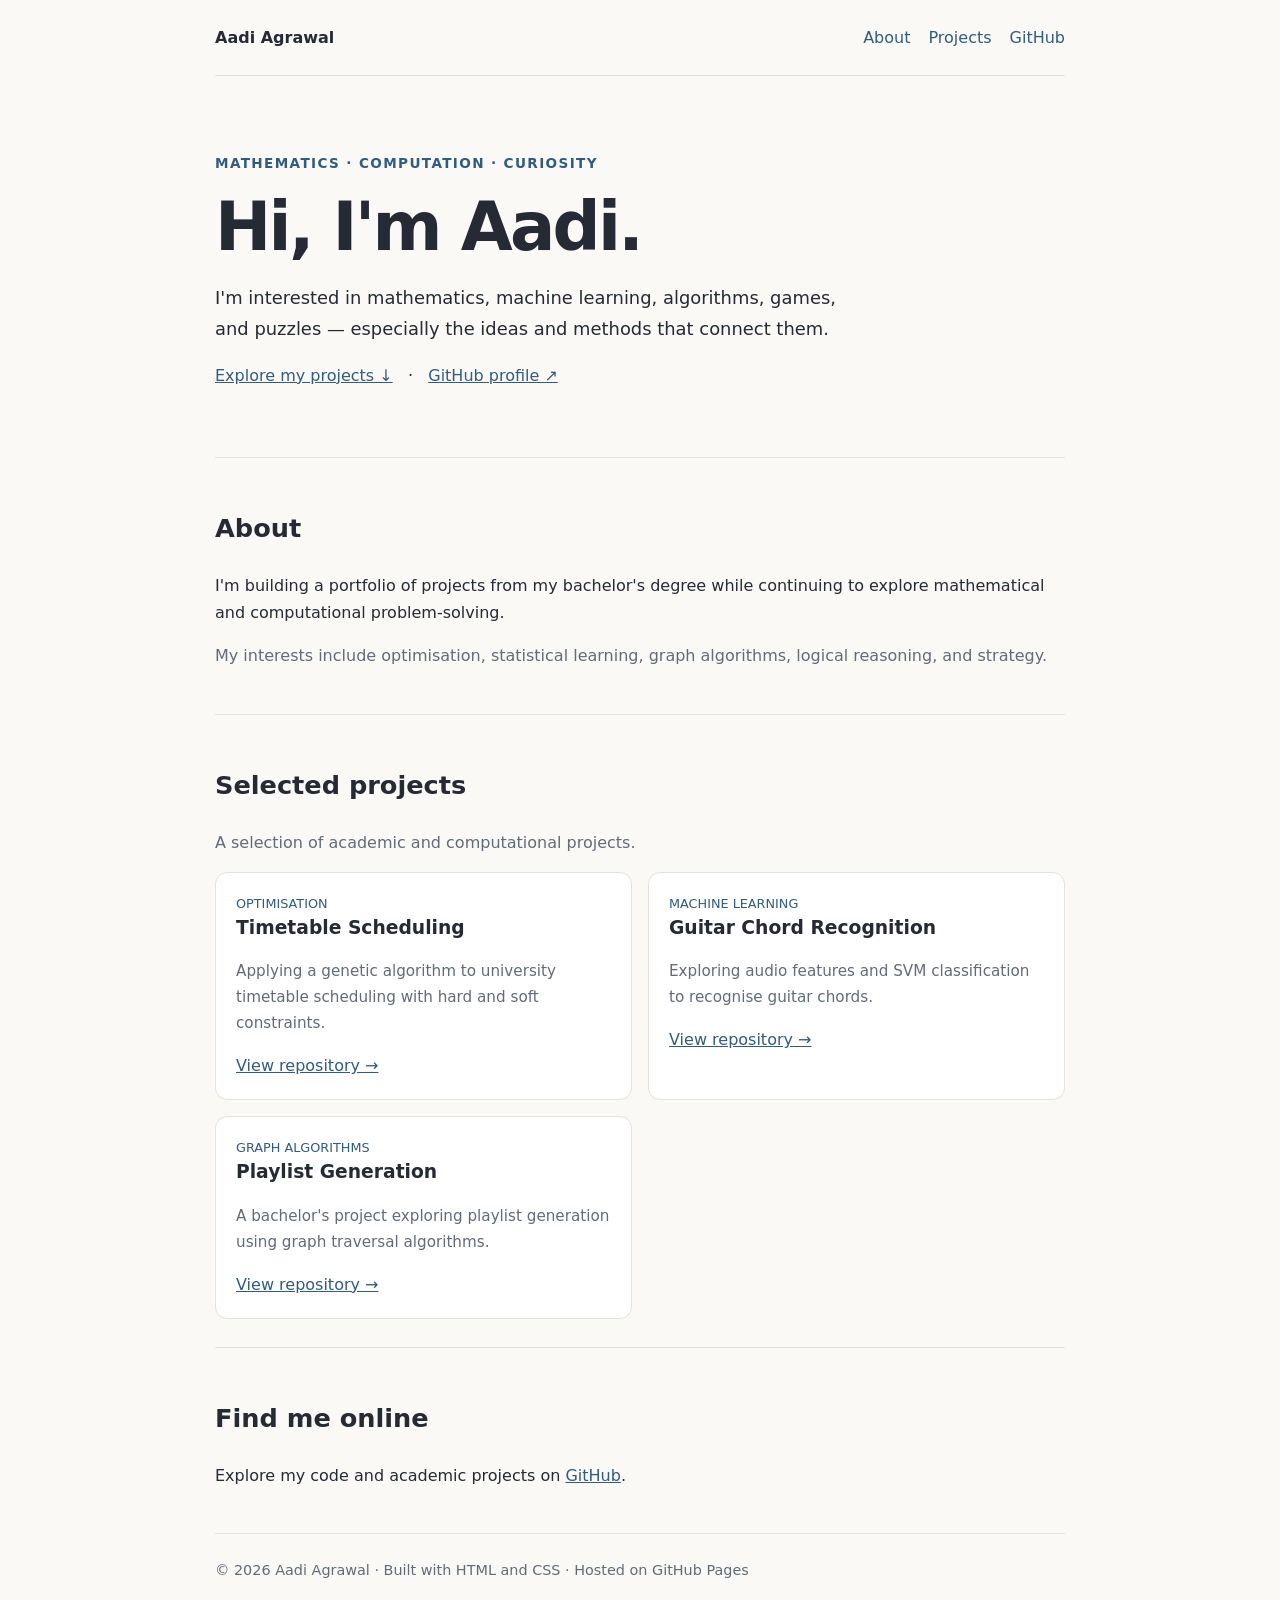
==== index.html @ 07dc4bfb "Create index.html" ====
<!DOCTYPE html>
<html lang="en">
<head>
  <meta charset="UTF-8">
  <meta name="viewport" content="width=device-width, initial-scale=1">
  <meta name="description" content="Aadi Agrawal's academic and project portfolio.">
  <title>Aadi Agrawal | Mathematics & Computation</title>
  <style>
    :root {
      --bg: #faf9f6;
      --text: #252a34;
      --muted: #626b79;
      --accent: #315c81;
      --line: #e4e2dc;
      --card: #ffffff;
    }

    * { box-sizing: border-box; }

    body {
      margin: 0;
      background: var(--bg);
      color: var(--text);
      font-family: system-ui, -apple-system, sans-serif;
      line-height: 1.7;
    }

    main {
      width: min(850px, 90%);
      margin: auto;
    }

    nav {
      display: flex;
      justify-content: space-between;
      align-items: center;
      padding: 24px 0;
      border-bottom: 1px solid var(--line);
      gap: 16px;
    }

    nav a, a { color: var(--accent); }
    nav a { text-decoration: none; }
    nav div { display: flex; gap: 18px; }

    header { padding: 76px 0 52px; }

    .eyebrow {
      color: var(--accent);
      font-size: .85rem;
      font-weight: 650;
      letter-spacing: .1em;
      text-transform: uppercase;
    }

    h1 {
      font-size: clamp(2.4rem, 7vw, 4.2rem);
      line-height: 1.1;
      letter-spacing: -.04em;
      margin: 16px 0;
    }

    h2 { font-size: 1.6rem; }
    .intro { max-width: 650px; font-size: 1.12rem; }
    .muted { color: var(--muted); }

    section {
      padding: 28px 0;
      border-top: 1px solid var(--line);
    }

    .projects {
      display: grid;
      grid-template-columns: repeat(2, minmax(0, 1fr));
      gap: 16px;
    }

    article {
      background: var(--card);
      border: 1px solid var(--line);
      border-radius: 12px;
      padding: 20px;
    }

    article h3 { margin-top: 0; line-height: 1.4; }
    article p { color: var(--muted); font-size: .95rem; }
    .tag { font-size: .8rem; color: var(--accent); }

    footer {
      border-top: 1px solid var(--line);
      padding: 24px 0 40px;
      color: var(--muted);
      font-size: .9rem;
    }

    @media (max-width: 580px) {
      .projects { grid-template-columns: 1fr; }
      header { padding-top: 48px; }
      nav { align-items: flex-start; flex-wrap: wrap; }
    }
  </style>
</head>
<body>
  <main>
    <nav>
      <strong>Aadi Agrawal</strong>
      <div>
        <a href="#about">About</a>
        <a href="#projects">Projects</a>
        <a href="https://github.com/aadicatni">GitHub</a>
      </div>
    </nav>

    <header>
      <div class="eyebrow">Mathematics · Computation · Curiosity</div>
      <h1>Hi, I'm Aadi.</h1>
      <p class="intro">
        I'm interested in mathematics, machine learning, algorithms,
        games, and puzzles — especially the ideas and methods that
        connect them.
      </p>
      <p>
        <a href="#projects">Explore my projects ↓</a>
        &nbsp; · &nbsp;
        <a href="https://github.com/aadicatni">GitHub profile ↗</a>
      </p>
    </header>

    <section id="about">
      <h2>About</h2>
      <p>
        I'm building a portfolio of projects from my bachelor's degree
        while continuing to explore mathematical and computational
        problem-solving.
      </p>
      <p class="muted">
        My interests include optimisation, statistical learning,
        graph algorithms, logical reasoning, and strategy.
      </p>
    </section>

    <section id="projects">
      <h2>Selected projects</h2>
      <p class="muted">
        A selection of academic and computational projects.
      </p>

      <div class="projects">
        <article>
          <div class="tag">OPTIMISATION</div>
          <h3>Timetable Scheduling</h3>
          <p>
            Applying a genetic algorithm to university timetable
            scheduling with hard and soft constraints.
          </p>
          <a href="https://github.com/aadicatni/Bsc_sem4">
            View repository →
          </a>
        </article>

        <article>
          <div class="tag">MACHINE LEARNING</div>
          <h3>Guitar Chord Recognition</h3>
          <p>
            Exploring audio features and SVM classification to
            recognise guitar chords.
          </p>
          <a href="https://github.com/aadicatni/Bsc_sem5">
            View repository →
          </a>
        </article>

        <article>
          <div class="tag">GRAPH ALGORITHMS</div>
          <h3>Playlist Generation</h3>
          <p>
            A bachelor's project exploring playlist generation
            using graph traversal algorithms.
          </p>
          <a href="https://github.com/aadicatni/Bsc_sem6">
            View repository →
          </a>
        </article>
      </div>
    </section>

    <section id="contact">
      <h2>Find me online</h2>
      <p>
        Explore my code and academic projects on
        <a href="https://github.com/aadicatni">GitHub</a>.
      </p>
    </section>

    <footer>
      © 2026 Aadi Agrawal · Built with HTML and CSS · Hosted on GitHub Pages
    </footer>
  </main>
</body>
</html>
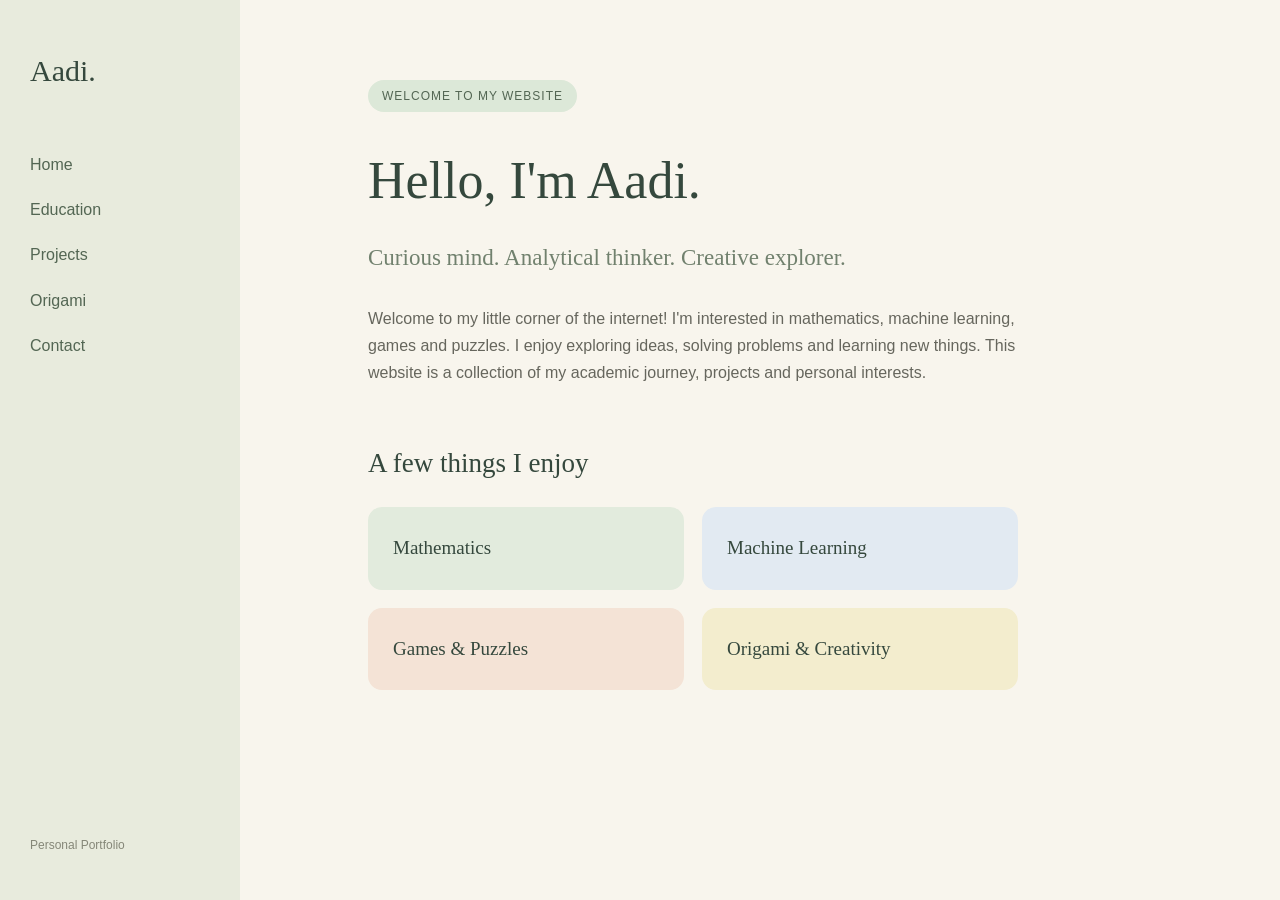
==== commit 21ee8d17: "Update index.html" ====
--- a/index.html
+++ b/index.html
@@ -3,199 +3,208 @@
 <html lang="en">
 <head>
   <meta charset="UTF-8">
-  <meta name="viewport" content="width=device-width, initial-scale=1">
-  <meta name="description" content="Aadi Agrawal's academic and project portfolio.">
-  <title>Aadi Agrawal | Mathematics & Computation</title>
+  <meta name="viewport" content="width=device-width, initial-scale=1.0">
+  <title>Aadi Agrawal | Portfolio</title>
+
   <style>
-    :root {
-      --bg: #faf9f6;
-      --text: #252a34;
-      --muted: #626b79;
-      --accent: #315c81;
-      --line: #e4e2dc;
-      --card: #ffffff;
-    }
-
-    * { box-sizing: border-box; }
+    * {
+      margin: 0;
+      padding: 0;
+      box-sizing: border-box;
+    }
 
     body {
-      margin: 0;
-      background: var(--bg);
-      color: var(--text);
-      font-family: system-ui, -apple-system, sans-serif;
+      font-family: Arial, sans-serif;
+      background: #F8F5ED;
+      color: #35483D;
       line-height: 1.7;
     }
 
+    .sidebar {
+      width: 240px;
+      height: 100vh;
+      position: fixed;
+      top: 0;
+      left: 0;
+      background: #E8EBDD;
+      padding: 45px 30px;
+      display: flex;
+      flex-direction: column;
+    }
+
+    .logo {
+      font-family: Georgia, serif;
+      font-size: 30px;
+      margin-bottom: 55px;
+    }
+
+    .sidebar nav {
+      display: flex;
+      flex-direction: column;
+      gap: 18px;
+    }
+
+    .sidebar a {
+      text-decoration: none;
+      color: #536653;
+      font-size: 16px;
+      transition: 0.2s;
+    }
+
+    .sidebar a:hover {
+      color: #B8795D;
+      padding-left: 5px;
+    }
+
+    .sidebar .footer {
+      margin-top: auto;
+      font-size: 12px;
+      color: #858778;
+    }
+
     main {
-      width: min(850px, 90%);
-      margin: auto;
-    }
-
-    nav {
-      display: flex;
-      justify-content: space-between;
-      align-items: center;
-      padding: 24px 0;
-      border-bottom: 1px solid var(--line);
-      gap: 16px;
-    }
-
-    nav a, a { color: var(--accent); }
-    nav a { text-decoration: none; }
-    nav div { display: flex; gap: 18px; }
-
-    header { padding: 76px 0 52px; }
-
-    .eyebrow {
-      color: var(--accent);
-      font-size: .85rem;
-      font-weight: 650;
-      letter-spacing: .1em;
-      text-transform: uppercase;
+      margin-left: 240px;
+      padding: 80px 10%;
+      max-width: 1200px;
+    }
+
+    .welcome {
+      display: inline-block;
+      background: #DCE8D8;
+      color: #536653;
+      padding: 6px 14px;
+      border-radius: 20px;
+      font-size: 12px;
+      letter-spacing: 1px;
+      margin-bottom: 25px;
     }
 
     h1 {
-      font-size: clamp(2.4rem, 7vw, 4.2rem);
-      line-height: 1.1;
-      letter-spacing: -.04em;
-      margin: 16px 0;
-    }
-
-    h2 { font-size: 1.6rem; }
-    .intro { max-width: 650px; font-size: 1.12rem; }
-    .muted { color: var(--muted); }
-
-    section {
-      padding: 28px 0;
-      border-top: 1px solid var(--line);
-    }
-
-    .projects {
+      font-family: Georgia, serif;
+      font-size: 52px;
+      font-weight: normal;
+      margin-bottom: 12px;
+    }
+
+    .subtitle {
+      font-family: Georgia, serif;
+      font-size: 23px;
+      color: #71816E;
+      margin-bottom: 28px;
+    }
+
+    .intro {
+      max-width: 650px;
+      color: #66665D;
+      font-size: 16px;
+      margin-bottom: 55px;
+    }
+
+    .section-title {
+      font-family: Georgia, serif;
+      font-size: 27px;
+      font-weight: normal;
+      margin-bottom: 20px;
+    }
+
+    .interest-grid {
       display: grid;
       grid-template-columns: repeat(2, minmax(0, 1fr));
-      gap: 16px;
-    }
-
-    article {
-      background: var(--card);
-      border: 1px solid var(--line);
-      border-radius: 12px;
-      padding: 20px;
-    }
-
-    article h3 { margin-top: 0; line-height: 1.4; }
-    article p { color: var(--muted); font-size: .95rem; }
-    .tag { font-size: .8rem; color: var(--accent); }
-
-    footer {
-      border-top: 1px solid var(--line);
-      padding: 24px 0 40px;
-      color: var(--muted);
-      font-size: .9rem;
-    }
-
-    @media (max-width: 580px) {
-      .projects { grid-template-columns: 1fr; }
-      header { padding-top: 48px; }
-      nav { align-items: flex-start; flex-wrap: wrap; }
+      gap: 18px;
+      max-width: 650px;
+    }
+
+    .interest {
+      padding: 25px;
+      border-radius: 14px;
+      font-family: Georgia, serif;
+      font-size: 19px;
+    }
+
+    .green { background: #E2EBDD; }
+    .blue { background: #E2EAF2; }
+    .peach { background: #F4E3D6; }
+    .yellow { background: #F3EDCE; }
+
+    @media (max-width: 700px) {
+      .sidebar {
+        width: 100%;
+        height: auto;
+        position: relative;
+        padding: 20px;
+      }
+
+      .logo {
+        margin-bottom: 15px;
+      }
+
+      .sidebar nav {
+        flex-direction: row;
+        flex-wrap: wrap;
+        gap: 12px 20px;
+      }
+
+      .sidebar .footer {
+        display: none;
+      }
+
+      main {
+        margin-left: 0;
+        padding: 45px 25px;
+      }
+
+      h1 {
+        font-size: 40px;
+      }
+
+      .interest-grid {
+        grid-template-columns: 1fr;
+      }
     }
   </style>
 </head>
+
 <body>
+
+  <aside class="sidebar">
+    <div class="logo">Aadi.</div>
+
+    <nav>
+      <a href="index.html">Home</a>
+      <a href="education.html">Education</a>
+      <a href="projects.html">Projects</a>
+      <a href="origami.html">Origami</a>
+      <a href="contact.html">Contact</a>
+    </nav>
+
+    <div class="footer">Personal Portfolio</div>
+  </aside>
+
   <main>
-    <nav>
-      <strong>Aadi Agrawal</strong>
-      <div>
-        <a href="#about">About</a>
-        <a href="#projects">Projects</a>
-        <a href="https://github.com/aadicatni">GitHub</a>
-      </div>
-    </nav>
-
-    <header>
-      <div class="eyebrow">Mathematics · Computation · Curiosity</div>
-      <h1>Hi, I'm Aadi.</h1>
-      <p class="intro">
-        I'm interested in mathematics, machine learning, algorithms,
-        games, and puzzles — especially the ideas and methods that
-        connect them.
-      </p>
-      <p>
-        <a href="#projects">Explore my projects ↓</a>
-        &nbsp; · &nbsp;
-        <a href="https://github.com/aadicatni">GitHub profile ↗</a>
-      </p>
-    </header>
-
-    <section id="about">
-      <h2>About</h2>
-      <p>
-        I'm building a portfolio of projects from my bachelor's degree
-        while continuing to explore mathematical and computational
-        problem-solving.
-      </p>
-      <p class="muted">
-        My interests include optimisation, statistical learning,
-        graph algorithms, logical reasoning, and strategy.
-      </p>
-    </section>
-
-    <section id="projects">
-      <h2>Selected projects</h2>
-      <p class="muted">
-        A selection of academic and computational projects.
-      </p>
-
-      <div class="projects">
-        <article>
-          <div class="tag">OPTIMISATION</div>
-          <h3>Timetable Scheduling</h3>
-          <p>
-            Applying a genetic algorithm to university timetable
-            scheduling with hard and soft constraints.
-          </p>
-          <a href="https://github.com/aadicatni/Bsc_sem4">
-            View repository →
-          </a>
-        </article>
-
-        <article>
-          <div class="tag">MACHINE LEARNING</div>
-          <h3>Guitar Chord Recognition</h3>
-          <p>
-            Exploring audio features and SVM classification to
-            recognise guitar chords.
-          </p>
-          <a href="https://github.com/aadicatni/Bsc_sem5">
-            View repository →
-          </a>
-        </article>
-
-        <article>
-          <div class="tag">GRAPH ALGORITHMS</div>
-          <h3>Playlist Generation</h3>
-          <p>
-            A bachelor's project exploring playlist generation
-            using graph traversal algorithms.
-          </p>
-          <a href="https://github.com/aadicatni/Bsc_sem6">
-            View repository →
-          </a>
-        </article>
-      </div>
-    </section>
-
-    <section id="contact">
-      <h2>Find me online</h2>
-      <p>
-        Explore my code and academic projects on
-        <a href="https://github.com/aadicatni">GitHub</a>.
-      </p>
-    </section>
-
-    <footer>
-      © 2026 Aadi Agrawal · Built with HTML and CSS · Hosted on GitHub Pages
-    </footer>
+    <div class="welcome">WELCOME TO MY WEBSITE</div>
+
+    <h1>Hello, I'm Aadi.</h1>
+
+    <p class="subtitle">
+      Curious mind. Analytical thinker. Creative explorer.
+    </p>
+
+    <p class="intro">
+      Welcome to my little corner of the internet! I'm interested in
+      mathematics, machine learning, games and puzzles. I enjoy exploring
+      ideas, solving problems and learning new things. This website is a
+      collection of my academic journey, projects and personal interests.
+    </p>
+
+    <h2 class="section-title">A few things I enjoy</h2>
+
+    <div class="interest-grid">
+      <div class="interest green">Mathematics</div>
+      <div class="interest blue">Machine Learning</div>
+      <div class="interest peach">Games & Puzzles</div>
+      <div class="interest yellow">Origami & Creativity</div>
+    </div>
   </main>
+
 </body>
 </html>
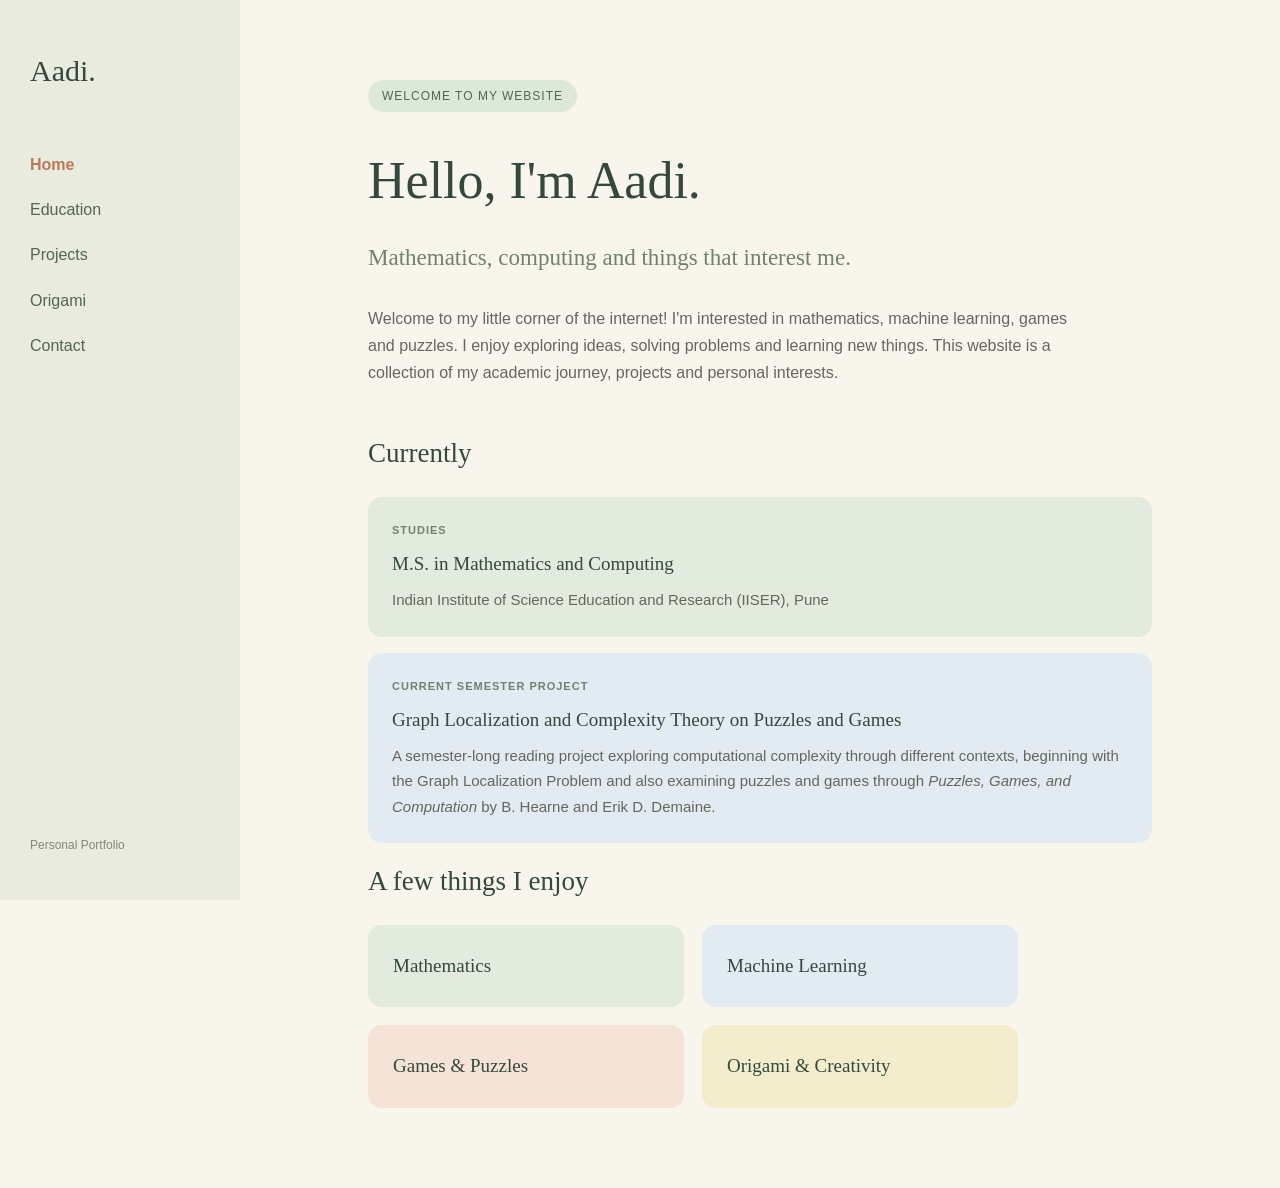
==== commit 9e1e61b5: "Update index.html" ====
--- a/index.html
+++ b/index.html
@@ -4,164 +4,10 @@
 <head>
   <meta charset="UTF-8">
   <meta name="viewport" content="width=device-width, initial-scale=1.0">
+
   <title>Aadi Agrawal | Portfolio</title>
 
-  <style>
-    * {
-      margin: 0;
-      padding: 0;
-      box-sizing: border-box;
-    }
-
-    body {
-      font-family: Arial, sans-serif;
-      background: #F8F5ED;
-      color: #35483D;
-      line-height: 1.7;
-    }
-
-    .sidebar {
-      width: 240px;
-      height: 100vh;
-      position: fixed;
-      top: 0;
-      left: 0;
-      background: #E8EBDD;
-      padding: 45px 30px;
-      display: flex;
-      flex-direction: column;
-    }
-
-    .logo {
-      font-family: Georgia, serif;
-      font-size: 30px;
-      margin-bottom: 55px;
-    }
-
-    .sidebar nav {
-      display: flex;
-      flex-direction: column;
-      gap: 18px;
-    }
-
-    .sidebar a {
-      text-decoration: none;
-      color: #536653;
-      font-size: 16px;
-      transition: 0.2s;
-    }
-
-    .sidebar a:hover {
-      color: #B8795D;
-      padding-left: 5px;
-    }
-
-    .sidebar .footer {
-      margin-top: auto;
-      font-size: 12px;
-      color: #858778;
-    }
-
-    main {
-      margin-left: 240px;
-      padding: 80px 10%;
-      max-width: 1200px;
-    }
-
-    .welcome {
-      display: inline-block;
-      background: #DCE8D8;
-      color: #536653;
-      padding: 6px 14px;
-      border-radius: 20px;
-      font-size: 12px;
-      letter-spacing: 1px;
-      margin-bottom: 25px;
-    }
-
-    h1 {
-      font-family: Georgia, serif;
-      font-size: 52px;
-      font-weight: normal;
-      margin-bottom: 12px;
-    }
-
-    .subtitle {
-      font-family: Georgia, serif;
-      font-size: 23px;
-      color: #71816E;
-      margin-bottom: 28px;
-    }
-
-    .intro {
-      max-width: 650px;
-      color: #66665D;
-      font-size: 16px;
-      margin-bottom: 55px;
-    }
-
-    .section-title {
-      font-family: Georgia, serif;
-      font-size: 27px;
-      font-weight: normal;
-      margin-bottom: 20px;
-    }
-
-    .interest-grid {
-      display: grid;
-      grid-template-columns: repeat(2, minmax(0, 1fr));
-      gap: 18px;
-      max-width: 650px;
-    }
-
-    .interest {
-      padding: 25px;
-      border-radius: 14px;
-      font-family: Georgia, serif;
-      font-size: 19px;
-    }
-
-    .green { background: #E2EBDD; }
-    .blue { background: #E2EAF2; }
-    .peach { background: #F4E3D6; }
-    .yellow { background: #F3EDCE; }
-
-    @media (max-width: 700px) {
-      .sidebar {
-        width: 100%;
-        height: auto;
-        position: relative;
-        padding: 20px;
-      }
-
-      .logo {
-        margin-bottom: 15px;
-      }
-
-      .sidebar nav {
-        flex-direction: row;
-        flex-wrap: wrap;
-        gap: 12px 20px;
-      }
-
-      .sidebar .footer {
-        display: none;
-      }
-
-      main {
-        margin-left: 0;
-        padding: 45px 25px;
-      }
-
-      h1 {
-        font-size: 40px;
-      }
-
-      .interest-grid {
-        grid-template-columns: 1fr;
-      }
-    }
-  </style>
+  <link rel="stylesheet" href="css/style.css">
 </head>
 
 <body>
@@ -170,7 +16,7 @@
     <div class="logo">Aadi.</div>
 
     <nav>
-      <a href="index.html">Home</a>
+      <a href="index.html" class="active">Home</a>
       <a href="education.html">Education</a>
       <a href="projects.html">Projects</a>
       <a href="origami.html">Origami</a>
@@ -180,13 +26,15 @@
     <div class="footer">Personal Portfolio</div>
   </aside>
 
+
   <main>
+
     <div class="welcome">WELCOME TO MY WEBSITE</div>
 
     <h1>Hello, I'm Aadi.</h1>
 
     <p class="subtitle">
-      Curious mind. Analytical thinker. Creative explorer.
+      Mathematics, computing and things that interest me.
     </p>
 
     <p class="intro">
@@ -196,6 +44,41 @@
       collection of my academic journey, projects and personal interests.
     </p>
 
+
+    <section class="current-section">
+
+      <h2 class="section-title">Currently</h2>
+
+      <div class="card green">
+        <div class="card-label">STUDIES</div>
+
+        <h3>M.S. in Mathematics and Computing</h3>
+
+        <p>
+          Indian Institute of Science Education and Research (IISER), Pune
+        </p>
+      </div>
+
+
+      <div class="card blue">
+        <div class="card-label">CURRENT SEMESTER PROJECT</div>
+
+        <h3>
+          Graph Localization and Complexity Theory on Puzzles and Games
+        </h3>
+
+        <p>
+          A semester-long reading project exploring computational
+          complexity through different contexts, beginning with the
+          Graph Localization Problem and also examining puzzles and
+          games through <em>Puzzles, Games, and Computation</em>
+          by B. Hearne and Erik D. Demaine.
+        </p>
+      </div>
+
+    </section>
+
+
     <h2 class="section-title">A few things I enjoy</h2>
 
     <div class="interest-grid">
@@ -204,6 +87,7 @@
       <div class="interest peach">Games & Puzzles</div>
       <div class="interest yellow">Origami & Creativity</div>
     </div>
+
   </main>
 
 </body>
--- a/css/style.css
+++ b/css/style.css
@@ -0,0 +1,338 @@
+
+/* ========================================
+   1. DESIGN VARIABLES
+======================================== */
+
+:root {
+  --background: #F8F5ED;
+  --sidebar: #E8EBDD;
+
+  --green: #E2EBDD;
+  --blue: #E2EAF2;
+  --peach: #F4E3D6;
+  --yellow: #F3EDCE;
+
+  --text: #35483D;
+  --text-muted: #66665D;
+  --accent: #B8795D;
+  --sidebar-text: #536653;
+
+  --heading-font: Georgia, serif;
+  --body-font: Arial, sans-serif;
+
+  --sidebar-width: 240px;
+  --content-width: 1100px;
+}
+
+
+/* ========================================
+   2. GLOBAL STYLES
+======================================== */
+
+* {
+  margin: 0;
+  padding: 0;
+  box-sizing: border-box;
+}
+
+html {
+  scroll-behavior: smooth;
+}
+
+body {
+  font-family: var(--body-font);
+  background: var(--background);
+  color: var(--text);
+  line-height: 1.7;
+}
+
+h1, h2, h3 {
+  font-family: var(--heading-font);
+  font-weight: normal;
+}
+
+a {
+  color: inherit;
+}
+
+
+/* ========================================
+   3. SIDEBAR NAVIGATION
+======================================== */
+
+.sidebar {
+  width: var(--sidebar-width);
+  height: 100vh;
+  position: fixed;
+  top: 0;
+  left: 0;
+  background: var(--sidebar);
+  padding: 45px 30px;
+
+  display: flex;
+  flex-direction: column;
+
+  z-index: 100;
+}
+
+.logo {
+  font-family: var(--heading-font);
+  font-size: 30px;
+  margin-bottom: 55px;
+}
+
+.sidebar nav {
+  display: flex;
+  flex-direction: column;
+  gap: 18px;
+}
+
+.sidebar a {
+  text-decoration: none;
+  color: var(--sidebar-text);
+  font-size: 16px;
+  transition: color 0.2s, padding 0.2s;
+}
+
+.sidebar a:hover {
+  color: var(--accent);
+  padding-left: 5px;
+}
+
+/* Current page indicator */
+
+.sidebar a.active {
+  color: var(--accent);
+  font-weight: bold;
+}
+
+.sidebar .footer {
+  margin-top: auto;
+  font-size: 12px;
+  color: #858778;
+}
+
+
+/* ========================================
+   4. MAIN CONTENT
+======================================== */
+
+main {
+  margin-left: var(--sidebar-width);
+  padding: 80px 10%;
+  max-width: calc(var(--content-width) + var(--sidebar-width));
+  min-height: 100vh;
+}
+
+.welcome {
+  display: inline-block;
+  background: #DCE8D8;
+  color: var(--sidebar-text);
+  padding: 6px 14px;
+  border-radius: 20px;
+  font-size: 12px;
+  letter-spacing: 1px;
+  margin-bottom: 25px;
+}
+
+h1 {
+  font-size: 52px;
+  margin-bottom: 12px;
+}
+
+.subtitle {
+  font-family: var(--heading-font);
+  font-size: 23px;
+  color: #71816E;
+  margin-bottom: 28px;
+}
+
+.intro {
+  max-width: 700px;
+  color: var(--text-muted);
+  font-size: 16px;
+  margin-bottom: 45px;
+}
+
+.section-title {
+  font-size: 27px;
+  margin-bottom: 20px;
+}
+
+
+/* ========================================
+   5. CARDS
+======================================== */
+
+.card {
+  padding: 24px;
+  border-radius: 14px;
+  margin-bottom: 16px;
+}
+
+.card h3 {
+  font-size: 19px;
+  margin-bottom: 7px;
+}
+
+.card p {
+  color: var(--text-muted);
+  font-size: 15px;
+}
+
+.card-label {
+  font-size: 11px;
+  letter-spacing: 1px;
+  font-weight: bold;
+  color: #71816E;
+  margin-bottom: 8px;
+}
+
+/* Pastel backgrounds */
+
+.green {
+  background: var(--green);
+}
+
+.blue {
+  background: var(--blue);
+}
+
+.peach {
+  background: var(--peach);
+}
+
+.yellow {
+  background: var(--yellow);
+}
+
+
+/* ========================================
+   6. INTEREST GRID
+======================================== */
+
+.interest-grid {
+  display: grid;
+  grid-template-columns: repeat(2, minmax(0, 1fr));
+  gap: 18px;
+  max-width: 650px;
+}
+
+.interest {
+  padding: 25px;
+  border-radius: 14px;
+  font-family: var(--heading-font);
+  font-size: 19px;
+}
+
+
+/* ========================================
+   7. PROJECTS
+======================================== */
+
+.project-card {
+  padding: 25px;
+  border-radius: 14px;
+  margin-bottom: 20px;
+}
+
+.project-card h3 {
+  font-size: 21px;
+  margin-bottom: 10px;
+}
+
+.project-card p {
+  color: var(--text-muted);
+  font-size: 15px;
+}
+
+
+/* ========================================
+   8. ORIGAMI GALLERY
+======================================== */
+
+.gallery {
+  display: grid;
+  grid-template-columns: repeat(3, minmax(0, 1fr));
+  gap: 20px;
+}
+
+.gallery-item {
+  cursor: pointer;
+  border-radius: 12px;
+  overflow: hidden;
+}
+
+.gallery-item img {
+  display: block;
+  width: 100%;
+  height: 250px;
+  object-fit: cover;
+  transition: transform 0.3s;
+}
+
+.gallery-item:hover img {
+  transform: scale(1.04);
+}
+
+
+/* ========================================
+   9. RESPONSIVE DESIGN
+======================================== */
+
+@media (max-width: 900px) {
+  main {
+    padding: 60px 6%;
+  }
+
+  .gallery {
+    grid-template-columns: repeat(2, minmax(0, 1fr));
+  }
+}
+
+@media (max-width: 700px) {
+
+  .sidebar {
+    width: 100%;
+    height: auto;
+    position: relative;
+    padding: 20px;
+  }
+
+  .logo {
+    margin-bottom: 15px;
+  }
+
+  .sidebar nav {
+    flex-direction: row;
+    flex-wrap: wrap;
+    gap: 12px 20px;
+  }
+
+  .sidebar .footer {
+    display: none;
+  }
+
+  main {
+    margin-left: 0;
+    padding: 45px 25px;
+  }
+
+  h1 {
+    font-size: 40px;
+  }
+
+  .interest-grid {
+    grid-template-columns: 1fr;
+  }
+
+  .gallery {
+    grid-template-columns: repeat(2, minmax(0, 1fr));
+  }
+}
+
+@media (max-width: 400px) {
+  .gallery {
+    grid-template-columns: 1fr;
+  }
+}
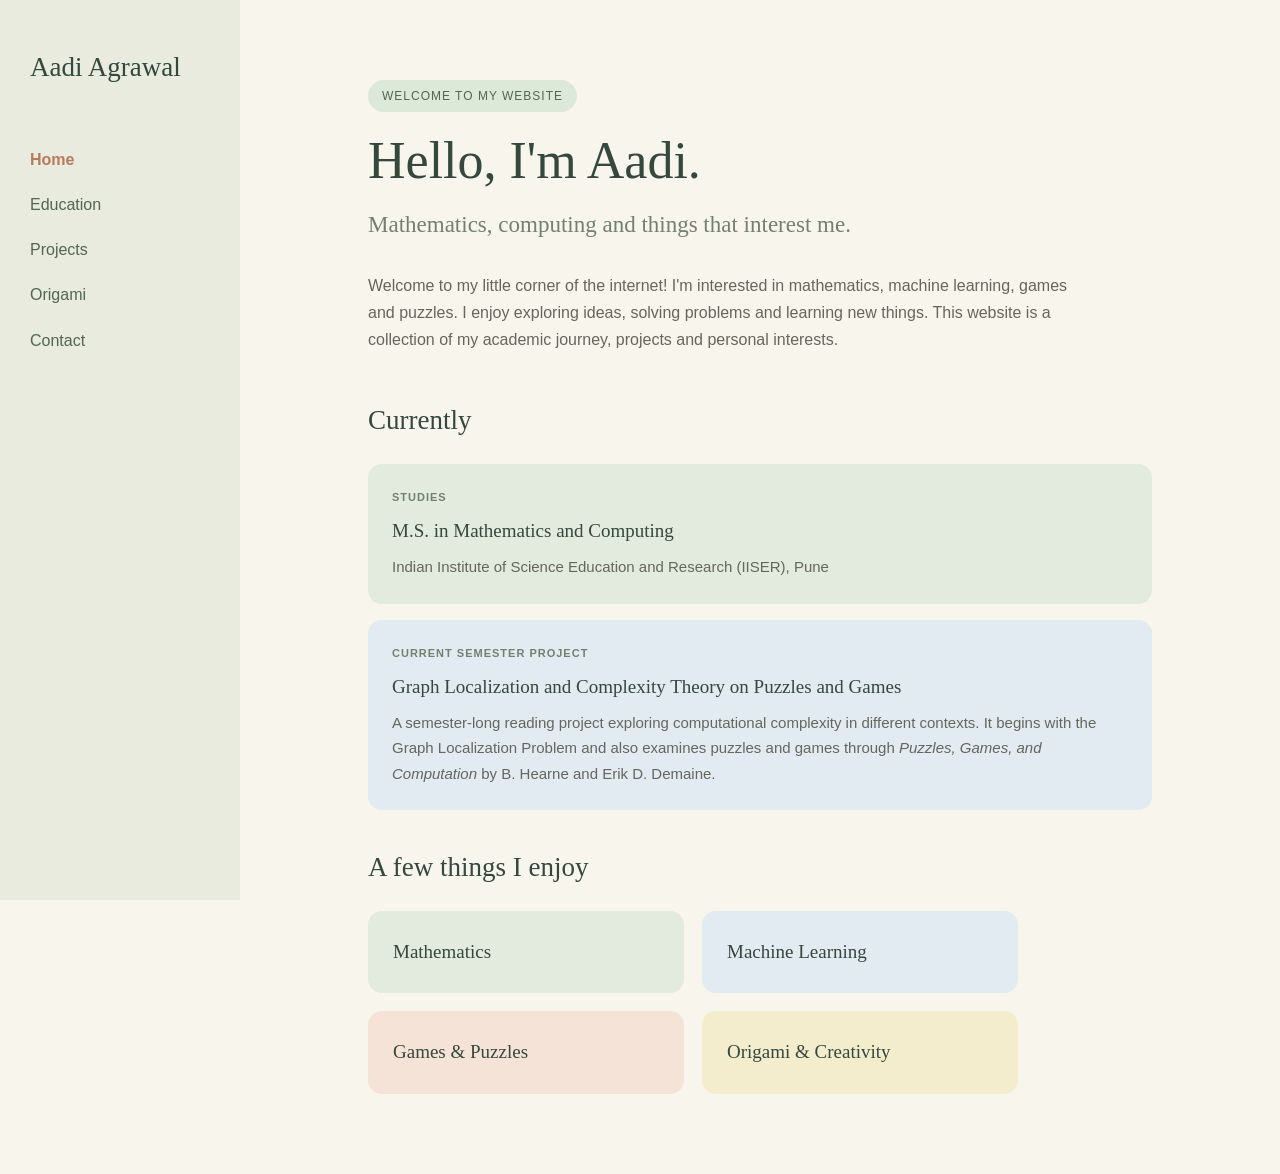
==== commit bc10265c: "fixes" ====
--- a/index.html
+++ b/index.html
@@ -8,24 +8,22 @@
   <title>Aadi Agrawal | Portfolio</title>
 
   <link rel="stylesheet" href="css/style.css">
+  <script src="js/main.js" defer></script>
 </head>
 
 <body>
 
   <aside class="sidebar">
-    <div class="logo">Aadi.</div>
+    <div class="logo">Aadi Agrawal</div>
 
     <nav>
-      <a href="index.html" class="active">Home</a>
+      <a href="index.html">Home</a>
       <a href="education.html">Education</a>
       <a href="projects.html">Projects</a>
       <a href="origami.html">Origami</a>
       <a href="contact.html">Contact</a>
     </nav>
-
-    <div class="footer">Personal Portfolio</div>
   </aside>
-
 
   <main>
 
@@ -44,7 +42,6 @@
       collection of my academic journey, projects and personal interests.
     </p>
 
-
     <section class="current-section">
 
       <h2 class="section-title">Currently</h2>
@@ -59,7 +56,6 @@
         </p>
       </div>
 
-
       <div class="card blue">
         <div class="card-label">CURRENT SEMESTER PROJECT</div>
 
@@ -69,15 +65,14 @@
 
         <p>
           A semester-long reading project exploring computational
-          complexity through different contexts, beginning with the
-          Graph Localization Problem and also examining puzzles and
+          complexity in different contexts. It begins with the
+          Graph Localization Problem and also examines puzzles and
           games through <em>Puzzles, Games, and Computation</em>
           by B. Hearne and Erik D. Demaine.
         </p>
       </div>
 
     </section>
-
 
     <h2 class="section-title">A few things I enjoy</h2>
 
--- a/css/style.css
+++ b/css/style.css
@@ -53,6 +53,11 @@
 
 a {
   color: inherit;
+}
+
+a:focus-visible {
+  outline: 2px solid var(--accent);
+  outline-offset: 4px;
 }
 
 
@@ -68,16 +73,14 @@
   left: 0;
   background: var(--sidebar);
   padding: 45px 30px;
-
   display: flex;
   flex-direction: column;
-
   z-index: 100;
 }
 
 .logo {
   font-family: var(--heading-font);
-  font-size: 30px;
+  font-size: 27px;
   margin-bottom: 55px;
 }
 
@@ -87,29 +90,22 @@
   gap: 18px;
 }
 
-.sidebar a {
+.sidebar nav a {
   text-decoration: none;
   color: var(--sidebar-text);
   font-size: 16px;
   transition: color 0.2s, padding 0.2s;
-}
-
-.sidebar a:hover {
+  width: fit-content;
+}
+
+.sidebar nav a:hover {
   color: var(--accent);
   padding-left: 5px;
 }
 
-/* Current page indicator */
-
-.sidebar a.active {
+.sidebar nav a.active {
   color: var(--accent);
   font-weight: bold;
-}
-
-.sidebar .footer {
-  margin-top: auto;
-  font-size: 12px;
-  color: #858778;
 }
 
 
@@ -124,19 +120,24 @@
   min-height: 100vh;
 }
 
+.welcome,
+.eyebrow {
+  display: inline-block;
+  color: var(--sidebar-text);
+  font-size: 12px;
+  letter-spacing: 1px;
+  margin-bottom: 18px;
+}
+
 .welcome {
-  display: inline-block;
   background: #DCE8D8;
-  color: var(--sidebar-text);
   padding: 6px 14px;
   border-radius: 20px;
-  font-size: 12px;
-  letter-spacing: 1px;
-  margin-bottom: 25px;
 }
 
 h1 {
   font-size: 52px;
+  line-height: 1.2;
   margin-bottom: 12px;
 }
 
@@ -154,9 +155,26 @@
   margin-bottom: 45px;
 }
 
+.page-header {
+  margin-bottom: 40px;
+}
+
+.page-header h1 {
+  margin-bottom: 12px;
+}
+
+.page-header > p:last-child {
+  color: var(--text-muted);
+  max-width: 700px;
+}
+
 .section-title {
   font-size: 27px;
   margin-bottom: 20px;
+}
+
+section {
+  margin-bottom: 35px;
 }
 
 
@@ -168,6 +186,17 @@
   padding: 24px;
   border-radius: 14px;
   margin-bottom: 16px;
+  transition: transform 0.2s, box-shadow 0.2s;
+}
+
+.card:hover {
+  transform: translateY(-2px);
+  box-shadow: 0 5px 18px rgba(53, 72, 61, 0.06);
+}
+
+.card h2 {
+  font-size: 23px;
+  margin-bottom: 8px;
 }
 
 .card h3 {
@@ -180,7 +209,12 @@
   font-size: 15px;
 }
 
+.card p + p {
+  margin-top: 10px;
+}
+
 .card-label {
+  display: block;
   font-size: 11px;
   letter-spacing: 1px;
   font-weight: bold;
@@ -188,6 +222,11 @@
   margin-bottom: 8px;
 }
 
+.muted {
+  color: var(--text-muted);
+  font-size: 13px;
+}
+
 /* Pastel backgrounds */
 
 .green {
@@ -204,6 +243,23 @@
 
 .yellow {
   background: var(--yellow);
+}
+
+/* Links inside cards */
+
+.card a {
+  display: inline-block;
+  margin-top: 14px;
+  color: var(--sidebar-text);
+  font-size: 14px;
+  font-weight: bold;
+  text-decoration: none;
+  transition: color 0.2s;
+}
+
+.card a:hover {
+  color: var(--accent);
+  text-decoration: underline;
 }
 
 
@@ -227,34 +283,14 @@
 
 
 /* ========================================
-   7. PROJECTS
-======================================== */
-
-.project-card {
-  padding: 25px;
-  border-radius: 14px;
-  margin-bottom: 20px;
-}
-
-.project-card h3 {
-  font-size: 21px;
-  margin-bottom: 10px;
-}
-
-.project-card p {
-  color: var(--text-muted);
-  font-size: 15px;
-}
-
-
-/* ========================================
-   8. ORIGAMI GALLERY
-======================================== */
-
+   7. ORIGAMI GALLERY
+======================================== */
+
+.origami-gallery,
 .gallery {
   display: grid;
   grid-template-columns: repeat(3, minmax(0, 1fr));
-  gap: 20px;
+  gap: 24px;
 }
 
 .gallery-item {
@@ -263,11 +299,26 @@
   overflow: hidden;
 }
 
+.gallery-placeholder {
+  aspect-ratio: 4 / 5;
+  background: var(--green);
+  border-radius: 12px;
+  display: flex;
+  align-items: center;
+  justify-content: center;
+  color: var(--sidebar-text);
+  font-family: var(--heading-font);
+  font-size: 17px;
+  text-align: center;
+  padding: 20px;
+}
+
 .gallery-item img {
   display: block;
   width: 100%;
-  height: 250px;
+  aspect-ratio: 4 / 5;
   object-fit: cover;
+  border-radius: 12px;
   transition: transform 0.3s;
 }
 
@@ -275,16 +326,22 @@
   transform: scale(1.04);
 }
 
-
-/* ========================================
-   9. RESPONSIVE DESIGN
-======================================== */
-
-@media (max-width: 900px) {
+.gallery-item h3 {
+  font-size: 18px;
+  margin-top: 12px;
+}
+
+
+/* ========================================
+   8. RESPONSIVE DESIGN
+======================================== */
+
+@media (max-width: 1000px) {
   main {
-    padding: 60px 6%;
-  }
-
+    padding: 60px 7%;
+  }
+
+  .origami-gallery,
   .gallery {
     grid-template-columns: repeat(2, minmax(0, 1fr));
   }
@@ -296,21 +353,18 @@
     width: 100%;
     height: auto;
     position: relative;
-    padding: 20px;
+    padding: 20px 25px;
   }
 
   .logo {
+    font-size: 25px;
     margin-bottom: 15px;
   }
 
   .sidebar nav {
     flex-direction: row;
     flex-wrap: wrap;
-    gap: 12px 20px;
-  }
-
-  .sidebar .footer {
-    display: none;
+    gap: 10px 20px;
   }
 
   main {
@@ -322,17 +376,124 @@
     font-size: 40px;
   }
 
+  .subtitle {
+    font-size: 20px;
+  }
+
   .interest-grid {
     grid-template-columns: 1fr;
   }
 
+  .origami-gallery,
   .gallery {
     grid-template-columns: repeat(2, minmax(0, 1fr));
   }
 }
 
 @media (max-width: 400px) {
+  .origami-gallery,
   .gallery {
     grid-template-columns: 1fr;
   }
 }
+
+
+/* ========================================
+   9. REDUCED MOTION
+======================================== */
+
+@media (prefers-reduced-motion: reduce) {
+  *,
+  *::before,
+  *::after {
+    scroll-behavior: auto !important;
+    transition-duration: 0.01ms !important;
+    animation-duration: 0.01ms !important;
+  }
+}
+
+/* ========================================
+   ORIGAMI LIGHTBOX
+======================================== */
+
+.lightbox {
+  display: none;
+  position: fixed;
+  inset: 0;
+  z-index: 1000;
+  background: rgba(35, 45, 38, 0.92);
+  align-items: center;
+  justify-content: center;
+  padding: 40px;
+}
+
+.lightbox.open {
+  display: flex;
+}
+
+.lightbox figure {
+  text-align: center;
+  max-width: 85%;
+  max-height: 85vh;
+}
+
+.lightbox-image {
+  display: block;
+  max-width: 100%;
+  max-height: 75vh;
+  object-fit: contain;
+  margin: auto;
+  border-radius: 8px;
+}
+
+.lightbox-caption {
+  color: #F8F5ED;
+  margin-top: 16px;
+  font-family: Georgia, serif;
+  font-size: 18px;
+}
+
+.lightbox button {
+  position: absolute;
+  border: none;
+  background: transparent;
+  color: #F8F5ED;
+  cursor: pointer;
+  font-size: 36px;
+  padding: 10px;
+}
+
+.lightbox button:hover {
+  color: #E8C5A9;
+}
+
+.lightbox-close {
+  top: 20px;
+  right: 30px;
+}
+
+.lightbox-prev {
+  left: 25px;
+}
+
+.lightbox-next {
+  right: 25px;
+}
+
+@media (max-width: 600px) {
+  .lightbox {
+    padding: 20px;
+  }
+
+  .lightbox figure {
+    max-width: 100%;
+  }
+
+  .lightbox-prev {
+    left: 5px;
+  }
+
+  .lightbox-next {
+    right: 5px;
+  }
+}
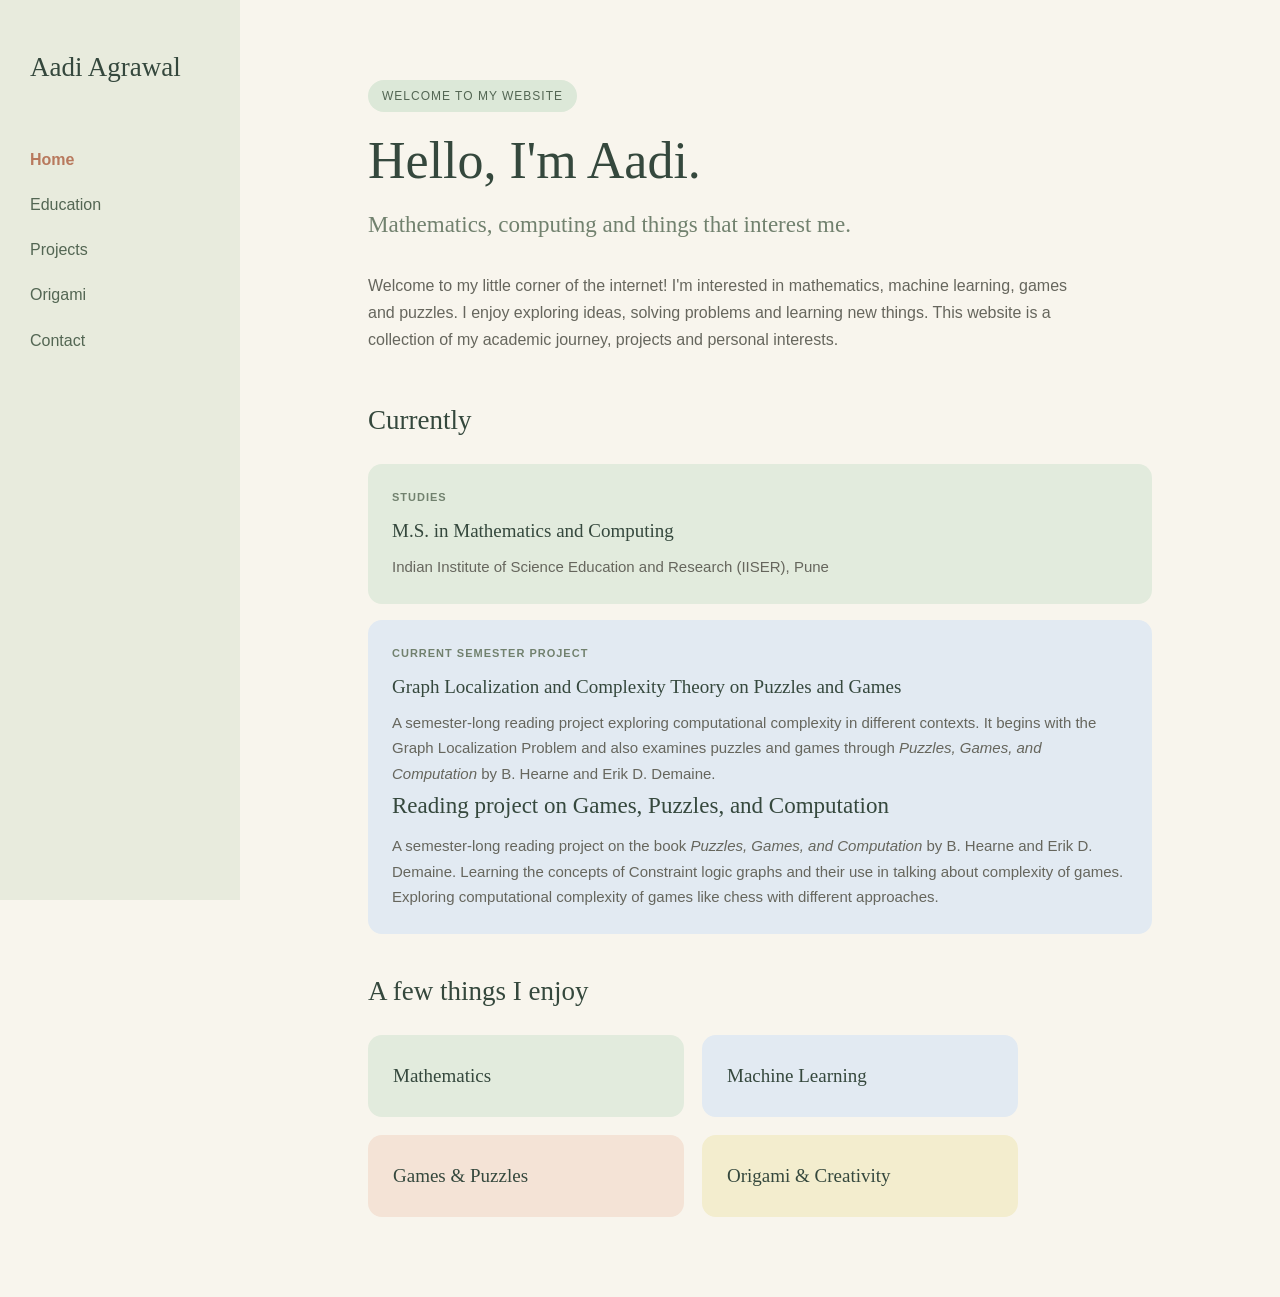
==== commit 0289615a: "proj" ====
--- a/index.html
+++ b/index.html
@@ -70,18 +70,42 @@
           games through <em>Puzzles, Games, and Computation</em>
           by B. Hearne and Erik D. Demaine.
         </p>
+
+        <h2>Reading project on Games, Puzzles, and Computation</h2>
+
+        <p>
+          A semester-long reading project on the book 
+          <em>Puzzles, Games, and Computation</em>
+          by B. Hearne and Erik D. Demaine.
+          Learning the concepts of Constraint logic graphs and their use in talking about complexity of games.
+          Exploring computational complexity of games like chess with different approaches.
+        </p>
+
       </div>
 
     </section>
 
-    <h2 class="section-title">A few things I enjoy</h2>
+      <h2 class="section-title">A few things I enjoy</h2>
 
     <div class="interest-grid">
-      <div class="interest green">Mathematics</div>
-      <div class="interest blue">Machine Learning</div>
-      <div class="interest peach">Games & Puzzles</div>
-      <div class="interest yellow">Origami & Creativity</div>
+      <a href="education.html" class="interest green">
+        Mathematics
+      </a>
+
+      <a href="projects.html#machine-learning" class="interest blue">
+        Machine Learning
+      </a>
+
+      <a href="projects.html#games-puzzles" class="interest peach">
+        Games & Puzzles
+      </a>
+
+      <a href="origami.html" class="interest yellow">
+        Origami & Creativity
+      </a>
     </div>
+
+    
 
   </main>
 
--- a/css/style.css
+++ b/css/style.css
@@ -46,7 +46,9 @@
   line-height: 1.7;
 }
 
-h1, h2, h3 {
+h1,
+h2,
+h3 {
   font-family: var(--heading-font);
   font-weight: normal;
 }
@@ -227,6 +229,7 @@
   font-size: 13px;
 }
 
+
 /* Pastel backgrounds */
 
 .green {
@@ -244,6 +247,7 @@
 .yellow {
   background: var(--yellow);
 }
+
 
 /* Links inside cards */
 
@@ -348,7 +352,6 @@
 }
 
 @media (max-width: 700px) {
-
   .sidebar {
     width: 100%;
     height: auto;
@@ -412,8 +415,9 @@
   }
 }
 
-/* ========================================
-   ORIGAMI LIGHTBOX
+
+/* ========================================
+   10. ORIGAMI LIGHTBOX
 ======================================== */
 
 .lightbox {
@@ -497,3 +501,113 @@
     right: 5px;
   }
 }
+
+
+/* ========================================
+   11. EDUCATION PAGE
+======================================== */
+
+/* Degree links */
+
+.card h2 a.degree-link {
+  display: inline;
+  margin: 0;
+  color: inherit;
+  font-family: inherit;
+  font-size: inherit;
+  font-weight: normal;
+  text-decoration: none;
+}
+
+.card h2 a.degree-link:hover {
+  color: var(--accent);
+  text-decoration: underline;
+}
+
+
+/* Coursework groups */
+
+.coursework-section {
+  margin-top: 40px;
+}
+
+.coursework-group {
+  margin-bottom: 28px;
+}
+
+.coursework-group h3 {
+  font-size: 19px;
+  margin-bottom: 13px;
+}
+
+
+/* Rounded coursework labels */
+
+.coursework-tags {
+  display: flex;
+  flex-wrap: wrap;
+  align-items: center;
+  gap: 10px;
+}
+
+.coursework-tags span {
+  display: inline-block;
+  background: var(--blue);
+  border: 1px solid #D1DDE8;
+  color: var(--text);
+  border-radius: 20px;
+  padding: 8px 14px;
+  font-family: var(--body-font);
+  font-size: 14px;
+  line-height: 1.4;
+  transition: background 0.2s, transform 0.2s;
+}
+
+.coursework-tags span:hover {
+  background: #D3E0EC;
+  transform: translateY(-2px);
+}
+
+
+/* Achievements */
+
+.achievements-section {
+  margin-top: 40px;
+}
+
+.achievement-note {
+  margin-top: 12px;
+  color: var(--text-muted);
+  font-family: var(--heading-font);
+  font-size: 15px;
+  font-style: italic;
+}
+/* Clickable homepage interest tiles */
+
+a.interest {
+  display: block;
+  text-decoration: none;
+  color: var(--text);
+  transition: transform 0.2s, box-shadow 0.2s;
+}
+
+a.interest:hover {
+  transform: translateY(-3px);
+  box-shadow: 0 5px 18px rgba(53, 72, 61, 0.10);
+}
+
+a.interest:focus-visible {
+  outline: 2px solid var(--accent);
+  outline-offset: 4px;
+}
+.muted a {
+  color: inherit;
+  text-decoration: underline;
+  text-decoration-color: #AAB5A5;
+  text-underline-offset: 3px;
+  transition: color 0.2s;
+}
+
+.muted a:hover {
+  color: var(--accent);
+}
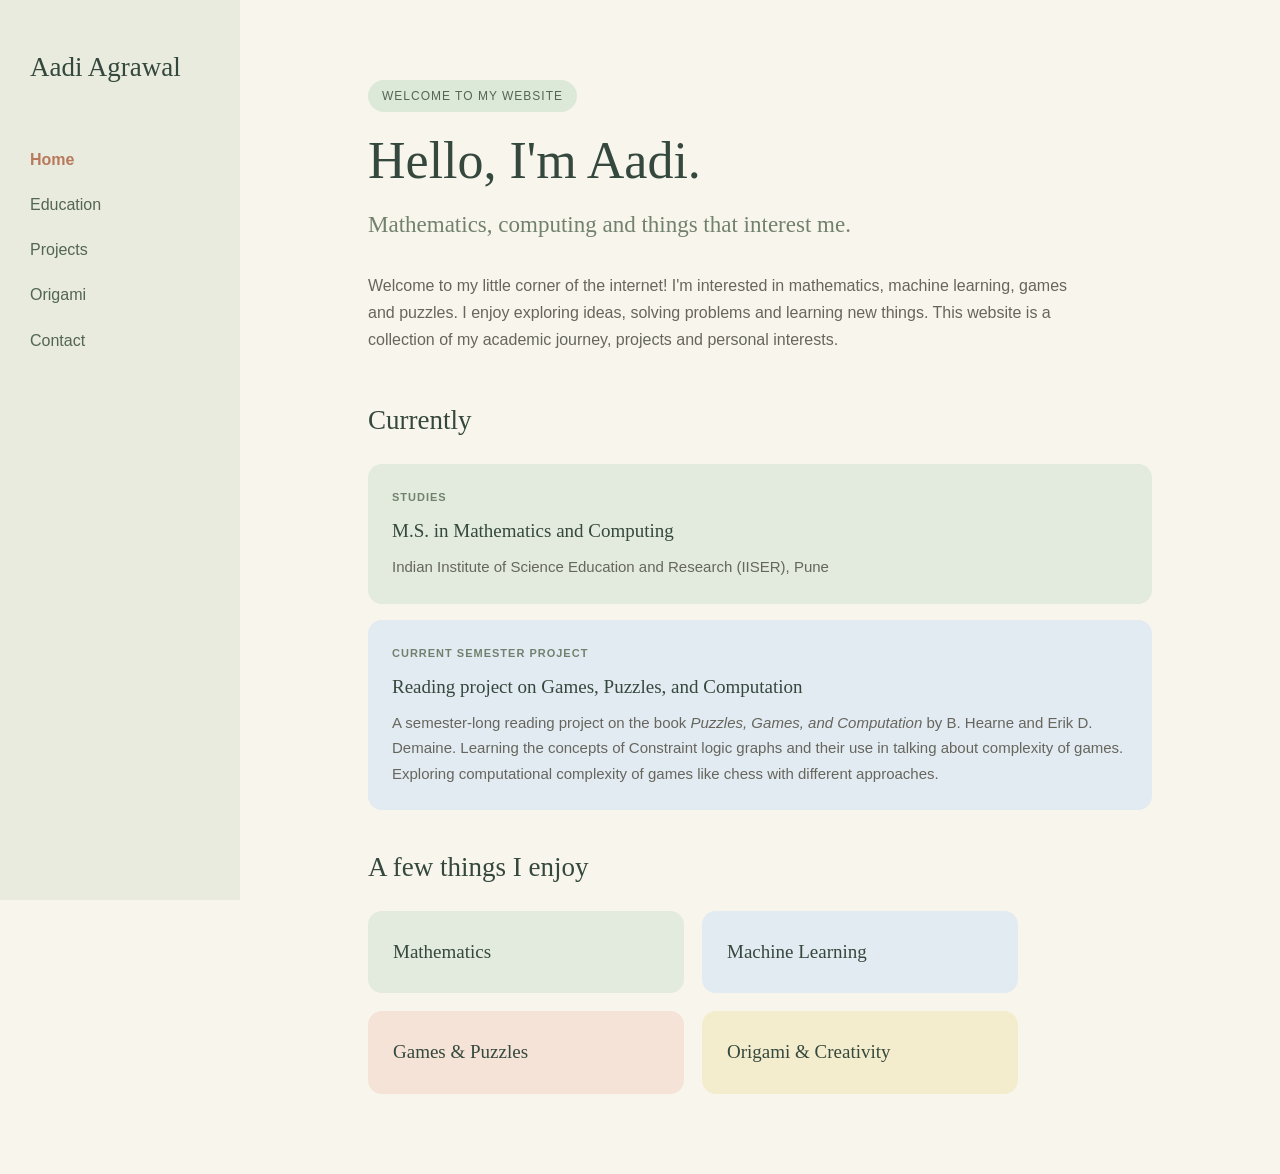
==== commit 07daf449: "index" ====
--- a/index.html
+++ b/index.html
@@ -59,19 +59,7 @@
       <div class="card blue">
         <div class="card-label">CURRENT SEMESTER PROJECT</div>
 
-        <h3>
-          Graph Localization and Complexity Theory on Puzzles and Games
-        </h3>
-
-        <p>
-          A semester-long reading project exploring computational
-          complexity in different contexts. It begins with the
-          Graph Localization Problem and also examines puzzles and
-          games through <em>Puzzles, Games, and Computation</em>
-          by B. Hearne and Erik D. Demaine.
-        </p>
-
-        <h2>Reading project on Games, Puzzles, and Computation</h2>
+        <h3>Reading project on Games, Puzzles, and Computation</h3>
 
         <p>
           A semester-long reading project on the book 
